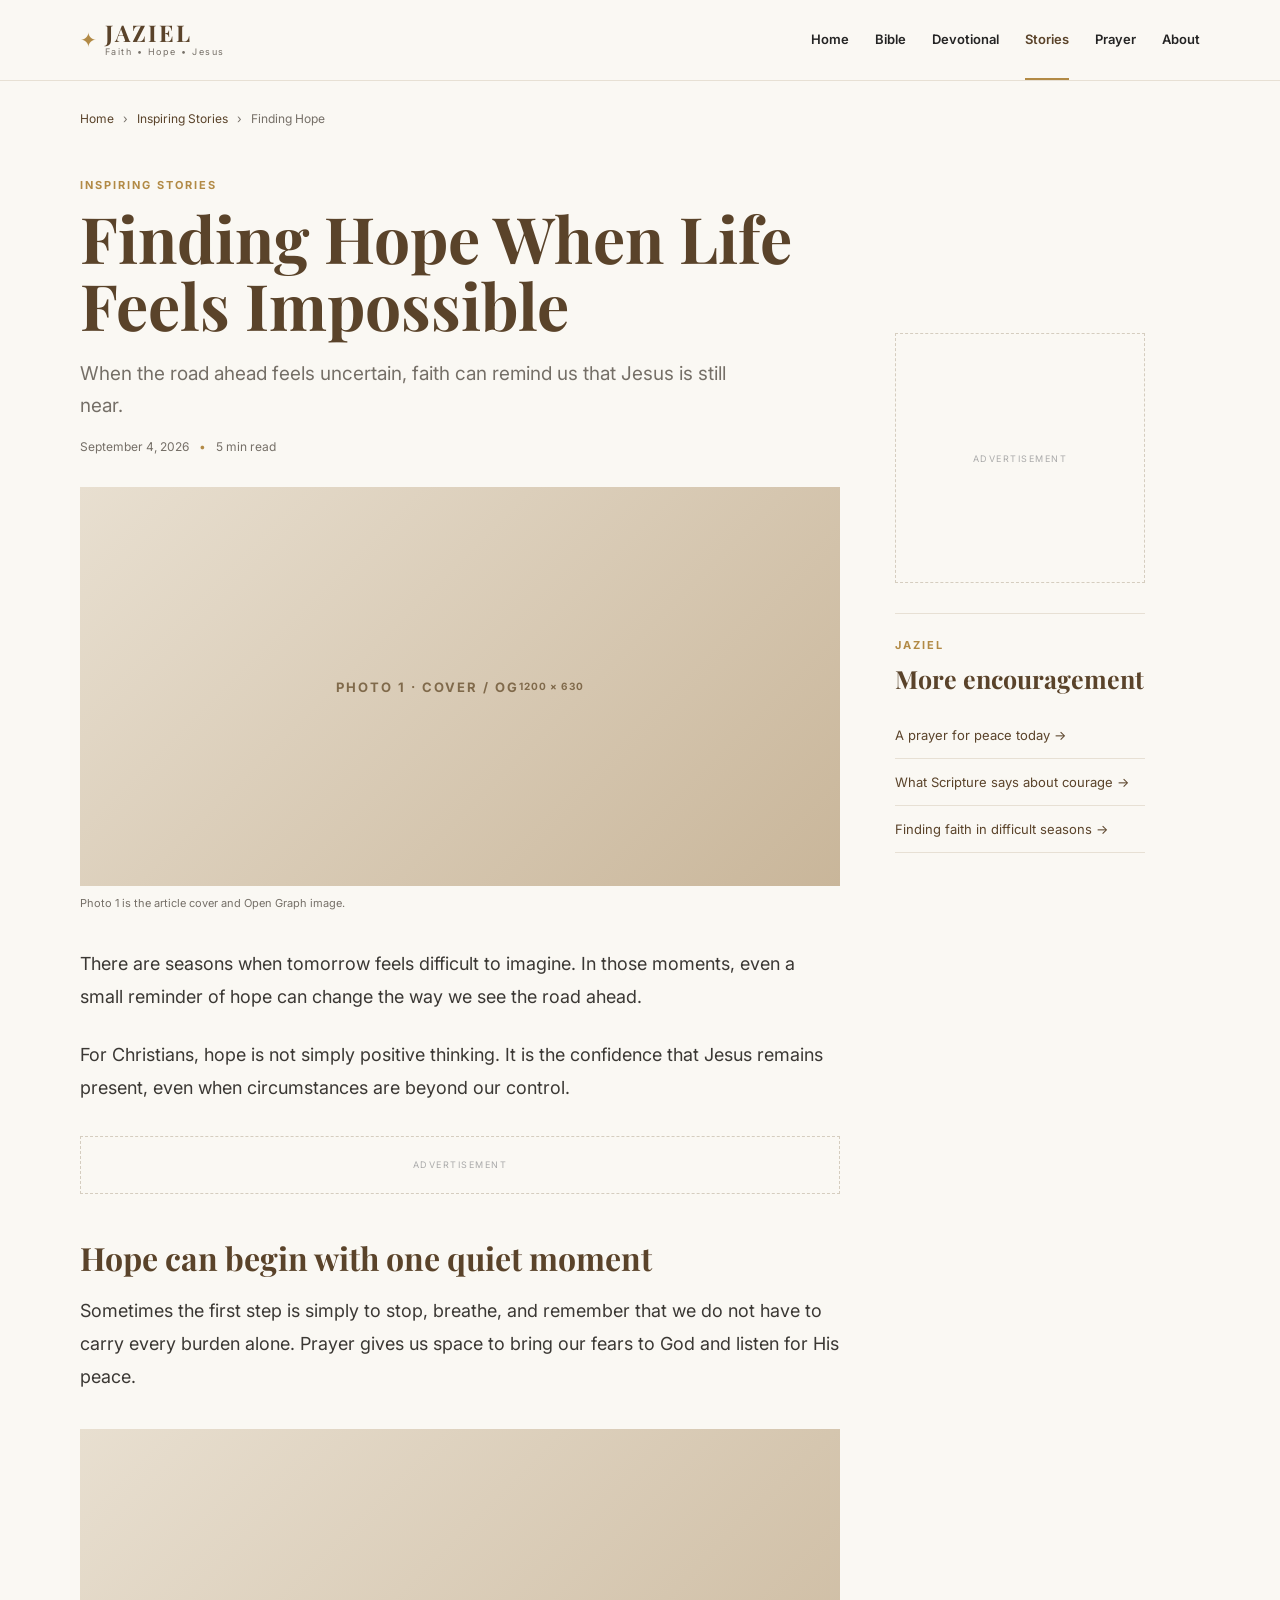
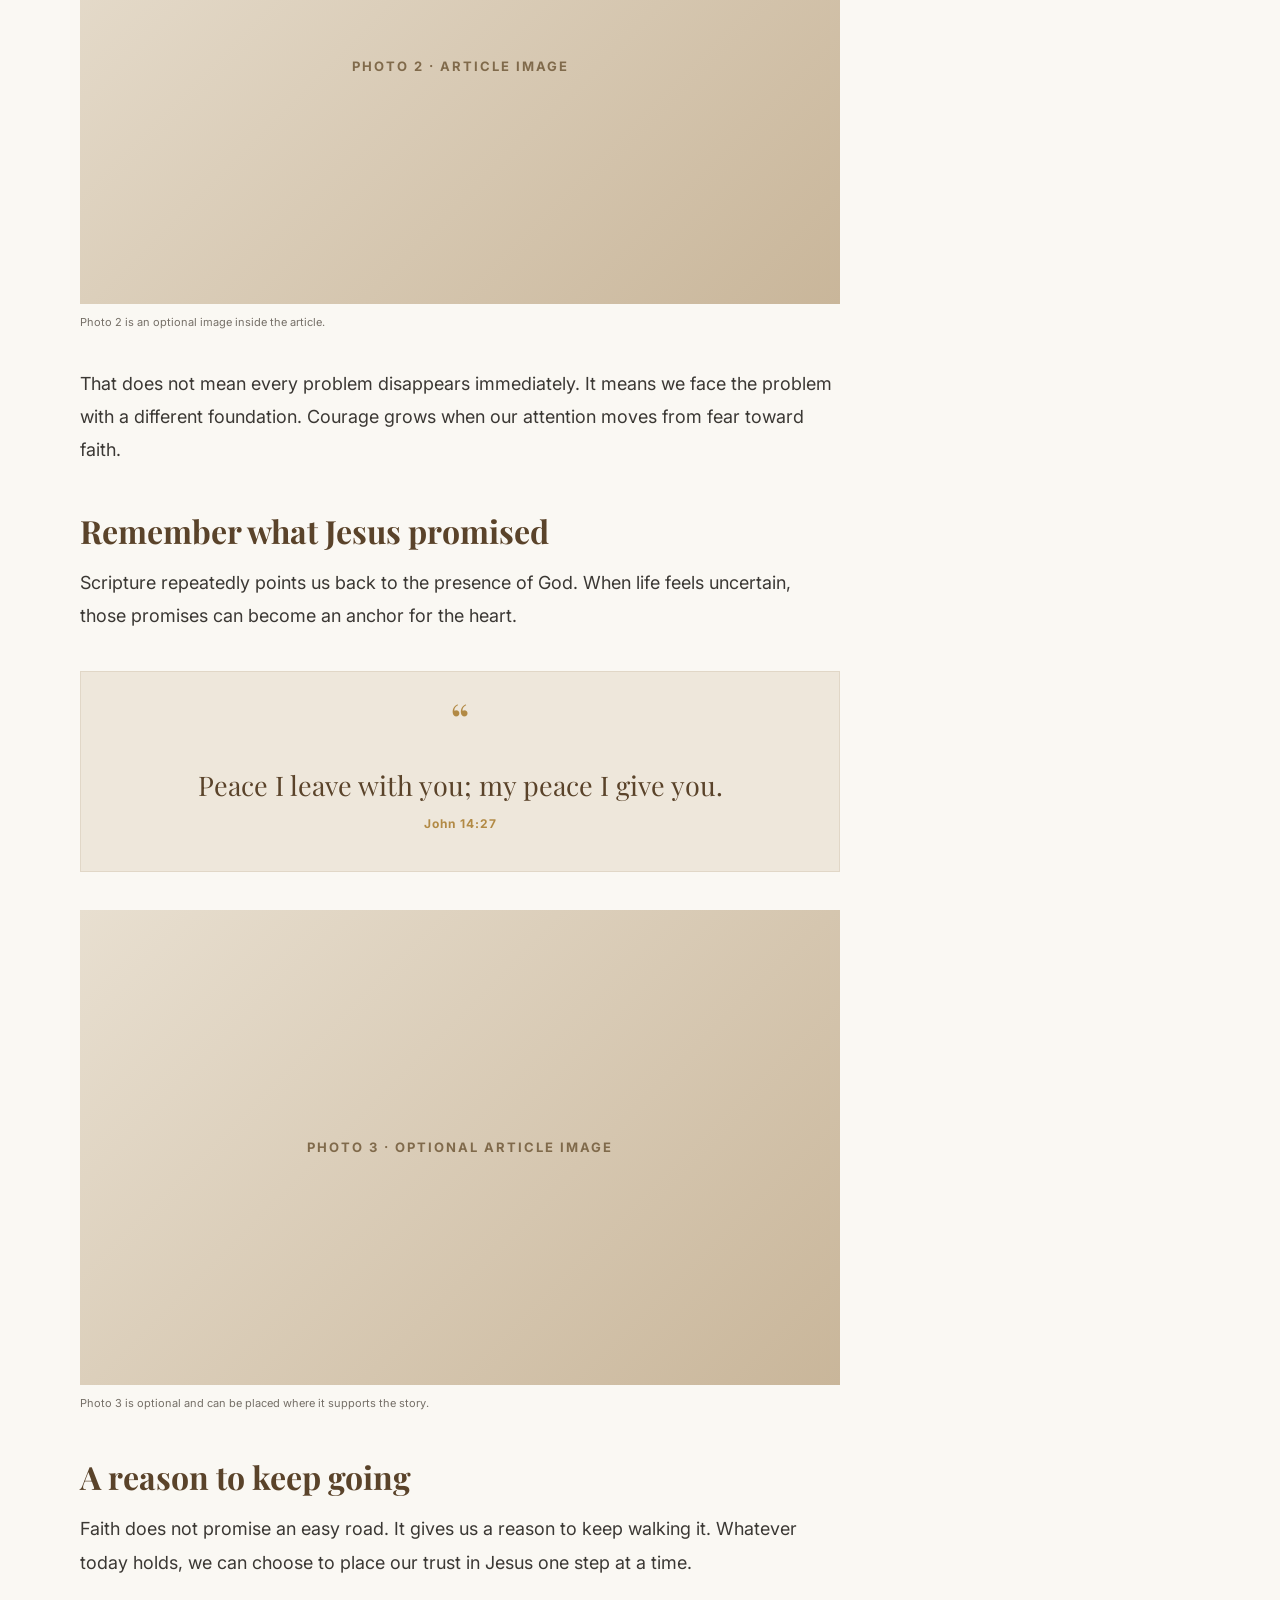
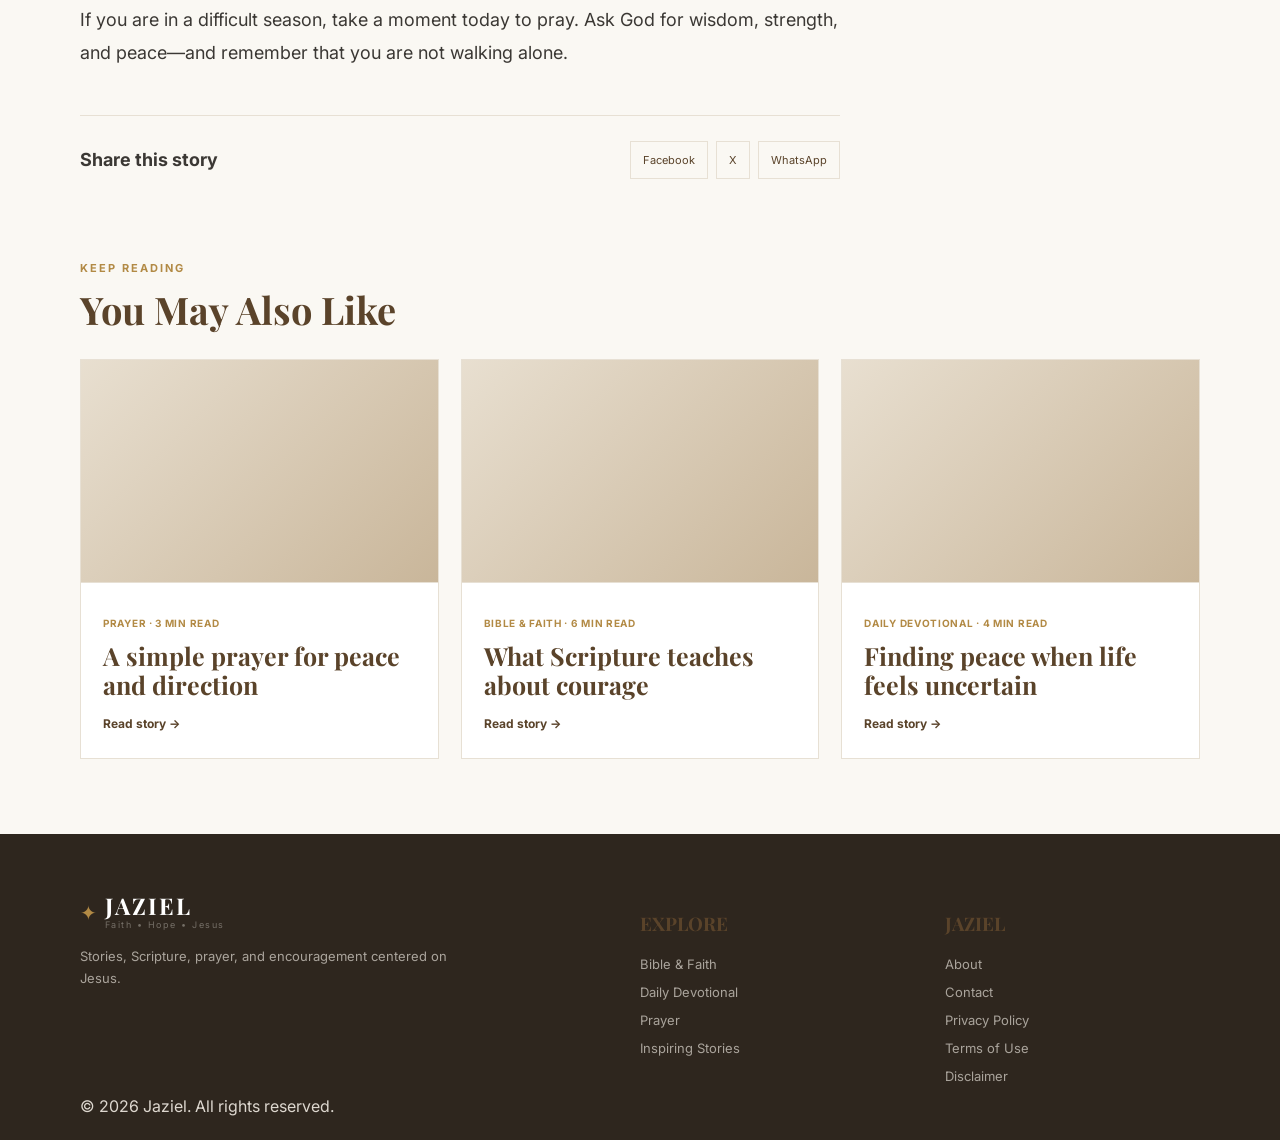
==== article-preview.html @ 1a438720 "Add files via upload" ====
<!doctype html>
<html lang="en">
<head>
<meta charset="utf-8"><meta name="viewport" content="width=device-width,initial-scale=1">
<title>Finding Hope When Life Feels Impossible — Jaziel</title>
<meta name="description" content="A Christian story about finding hope, courage, and peace through Jesus.">
<meta property="og:type" content="article">
<meta property="og:title" content="Finding Hope When Life Feels Impossible">
<meta property="og:description" content="A Christian story about finding hope, courage, and peace through Jesus.">
<meta property="og:image" content="images/articles/sample/01-cover.jpg">
<meta property="og:image:width" content="1200"><meta property="og:image:height" content="630">
<meta property="og:url" content="article-preview.html">
<meta name="twitter:card" content="summary_large_image">
<link rel="stylesheet" href="style.css">
</head>
<body>
<header class="site-header"><div class="container nav-wrap">
<a class="brand" href="index.html"><span>✦</span><strong>JAZIEL</strong><small>Faith • Hope • Jesus</small></a>
<button class="menu-btn" aria-label="Open menu">☰</button>
<nav><a href="index.html">Home</a><a href="#">Bible</a><a href="#">Devotional</a><a class="active" href="#">Stories</a><a href="#">Prayer</a><a href="#">About</a></nav>
</div></header>

<main>
<div class="container breadcrumb"><a href="index.html">Home</a><span>›</span><a href="#">Inspiring Stories</a><span>›</span><span>Finding Hope</span></div>

<article class="article-layout container">
<div class="article-main">
<header class="article-header">
<p class="eyebrow">INSPIRING STORIES</p>
<h1>Finding Hope When Life Feels Impossible</h1>
<p class="article-dek">When the road ahead feels uncertain, faith can remind us that Jesus is still near.</p>
<div class="article-meta">September 4, 2026 <span>•</span> 5 min read</div>
</header>

<figure class="article-cover">
<div class="article-photo placeholder">PHOTO 1 · COVER / OG<br><small>1200 × 630</small></div>
<figcaption>Photo 1 is the article cover and Open Graph image.</figcaption>
</figure>

<div class="article-body">
<p>There are seasons when tomorrow feels difficult to imagine. In those moments, even a small reminder of hope can change the way we see the road ahead.</p>
<p>For Christians, hope is not simply positive thinking. It is the confidence that Jesus remains present, even when circumstances are beyond our control.</p>

<div class="article-ad ad-slot" aria-label="Advertisement">ADVERTISEMENT</div>

<h2>Hope can begin with one quiet moment</h2>
<p>Sometimes the first step is simply to stop, breathe, and remember that we do not have to carry every burden alone. Prayer gives us space to bring our fears to God and listen for His peace.</p>

<figure class="article-inline-image">
<div class="article-photo placeholder">PHOTO 2 · ARTICLE IMAGE</div>
<figcaption>Photo 2 is an optional image inside the article.</figcaption>
</figure>

<p>That does not mean every problem disappears immediately. It means we face the problem with a different foundation. Courage grows when our attention moves from fear toward faith.</p>

<h2>Remember what Jesus promised</h2>
<p>Scripture repeatedly points us back to the presence of God. When life feels uncertain, those promises can become an anchor for the heart.</p>

<div class="verse-card"><span>“</span><blockquote>Peace I leave with you; my peace I give you.</blockquote><p>John 14:27</p></div>

<figure class="article-inline-image">
<div class="article-photo placeholder">PHOTO 3 · OPTIONAL ARTICLE IMAGE</div>
<figcaption>Photo 3 is optional and can be placed where it supports the story.</figcaption>
</figure>

<h2>A reason to keep going</h2>
<p>Faith does not promise an easy road. It gives us a reason to keep walking it. Whatever today holds, we can choose to place our trust in Jesus one step at a time.</p>
<p>If you are in a difficult season, take a moment today to pray. Ask God for wisdom, strength, and peace—and remember that you are not walking alone.</p>

<div class="article-share"><strong>Share this story</strong><div><a href="#">Facebook</a><a href="#">X</a><a href="#">WhatsApp</a></div></div>
</div>
</div>

<aside class="article-sidebar">
<div class="side-ad ad-slot" aria-label="Advertisement">ADVERTISEMENT</div>
<section class="sidebar-box"><p class="eyebrow">JAZIEL</p><h2>More encouragement</h2>
<a href="#">A prayer for peace today →</a><a href="#">What Scripture says about courage →</a><a href="#">Finding faith in difficult seasons →</a>
</section>
</aside>
</article>

<section class="container related"><div class="section-head"><div><p class="eyebrow">KEEP READING</p><h2>You May Also Like</h2></div></div>
<div class="card-grid">
<article class="card"><div class="card-image placeholder"></div><div class="card-body"><p class="meta">Prayer · 3 min read</p><h3>A simple prayer for peace and direction</h3><a href="#">Read story →</a></div></article>
<article class="card"><div class="card-image placeholder"></div><div class="card-body"><p class="meta">Bible &amp; Faith · 6 min read</p><h3>What Scripture teaches about courage</h3><a href="#">Read story →</a></div></article>
<article class="card"><div class="card-image placeholder"></div><div class="card-body"><p class="meta">Daily Devotional · 4 min read</p><h3>Finding peace when life feels uncertain</h3><a href="#">Read story →</a></div></article>
</div></section>
</main>

<footer class="site-footer"><div class="container footer-grid">
<div><a class="brand footer-brand" href="index.html"><span>✦</span><strong>JAZIEL</strong><small>Faith • Hope • Jesus</small></a><p>Stories, Scripture, prayer, and encouragement centered on Jesus.</p></div>
<div><h3>EXPLORE</h3><a href="#">Bible &amp; Faith</a><a href="#">Daily Devotional</a><a href="#">Prayer</a><a href="#">Inspiring Stories</a></div>
<div><h3>JAZIEL</h3><a href="#">About</a><a href="#">Contact</a><a href="#">Privacy Policy</a><a href="#">Terms of Use</a><a href="#">Disclaimer</a></div>
</div><div class="container footer-bottom">© 2026 Jaziel. All rights reserved.</div></footer>
<script src="script.js"></script>
</body></html>
---- style.css ----
@import url('https://fonts.googleapis.com/css2?family=Inter:wght@400;500;600;700&family=Playfair+Display:wght@500;600;700&display=swap');
:root{--bg:#FAF8F3;--text:#242424;--primary:#5A432A;--accent:#B28A45;--card:#fff;--line:#e7e0d4;--muted:#756f67}*{box-sizing:border-box}html{scroll-behavior:smooth}body{margin:0;background:var(--bg);color:var(--text);font-family:Inter,system-ui,sans-serif;line-height:1.7}a{color:inherit;text-decoration:none}.container{width:min(1120px,calc(100% - 40px));margin:auto}.site-header{position:sticky;top:0;z-index:20;background:rgba(250,248,243,.96);backdrop-filter:blur(10px);border-bottom:1px solid var(--line)}.nav-wrap{min-height:78px;display:flex;align-items:center;justify-content:space-between;gap:30px}.brand{display:grid;grid-template-columns:auto 1fr;column-gap:8px;align-items:center;color:var(--primary)}.brand span{grid-row:span 2;font-size:20px;color:var(--accent)}.brand strong{font-family:'Playfair Display',serif;font-size:23px;letter-spacing:2px;line-height:1}.brand small{font-size:9px;letter-spacing:1.5px;color:var(--muted)}nav{display:flex;gap:26px;font-size:13px;font-weight:600}nav a{padding:28px 0;border-bottom:2px solid transparent}nav a:hover,nav .active{color:var(--primary);border-color:var(--accent)}.menu-btn{display:none;background:none;border:0;font-size:25px;color:var(--primary)}.hero{display:grid;grid-template-columns:1.15fr .85fr;min-height:570px;align-items:stretch;margin-top:32px;border:1px solid var(--line);background:var(--card)}.hero-image,.placeholder{background:linear-gradient(135deg,#e8dfd0,#c9b69a)}.hero-copy{padding:70px 65px;display:flex;flex-direction:column;justify-content:center}.eyebrow{margin:0 0 10px;color:var(--accent);font-size:11px;font-weight:700;letter-spacing:2px}.hero h1,h2,h3{font-family:'Playfair Display',serif;color:var(--primary);line-height:1.15}.hero h1{font-size:clamp(42px,5vw,66px);margin:10px 0 22px}.lead{font-size:18px;color:var(--muted);max-width:480px}.button{display:inline-flex;align-items:center;gap:15px;margin-top:25px;background:var(--primary);color:#fff;padding:13px 20px;width:max-content;font-size:13px;font-weight:700}.ad-slot{margin-top:24px;min-height:58px;border:1px dashed #d5cdbf;display:grid;place-items:center;color:#aaa;font-size:9px;letter-spacing:1.5px}.section{padding:75px 0}.section-head{display:flex;align-items:end;justify-content:space-between;gap:20px;margin-bottom:28px}.section-head h2{margin:0;font-size:38px}.section-head>a{font-size:13px;color:var(--primary);font-weight:700}.card-grid{display:grid;grid-template-columns:repeat(3,1fr);gap:22px}.card{background:var(--card);border:1px solid var(--line);overflow:hidden}.placeholder{aspect-ratio:16/10}.card-body{padding:22px}.meta{color:var(--accent);font-size:10px;font-weight:700;letter-spacing:.7px;text-transform:uppercase}.card h3{font-size:25px;margin:9px 0}.card p:not(.meta){color:var(--muted);font-size:14px}.card a{font-size:12px;font-weight:700;color:var(--primary)}.band{background:#eee8dc}.quote-card{background:var(--card);border:1px solid var(--line);padding:45px 55px;text-align:center}.quote-card>span{font-family:Georgia,serif;font-size:65px;color:var(--accent);line-height:.5}.quote-card blockquote{font-family:'Playfair Display',serif;color:var(--primary);font-size:29px;line-height:1.4;max-width:760px;margin:10px auto}.quote-card p{color:var(--muted);font-size:12px}.category-grid{display:grid;grid-template-columns:repeat(4,1fr);gap:15px}.category-grid a{background:var(--card);border:1px solid var(--line);padding:25px;display:flex;flex-direction:column;gap:4px}.category-grid b{font-family:'Playfair Display',serif;color:var(--primary);font-size:21px}.category-grid span{font-size:12px;color:var(--muted)}footer{background:#2e261e;color:#ddd7cf;padding:60px 0 20px}.footer-grid{display:grid;grid-template-columns:2fr 1fr 1fr;gap:50px}.footer-brand{color:#fff}.footer-grid p{max-width:380px;color:#aaa49c;font-size:13px}.footer-grid h4{margin:0 0 15px;color:#fff;font-size:12px;letter-spacing:1px;text-transform:uppercase}.footer-grid>div>a:not(.brand){display:block;color:#aaa49c;font-size:13px;margin:6px 0}.copyright{border-top:1px solid #4a4036;margin-top:45px;padding-top:18px;color:#89827a;font-size:11px}
@media(max-width:760px){.container{width:min(100% - 28px,600px)}.nav-wrap{min-height:66px}.menu-btn{display:block}nav{display:none;position:absolute;top:66px;left:0;right:0;background:var(--bg);border-bottom:1px solid var(--line);padding:8px 20px 18px;flex-direction:column;gap:0}nav.open{display:flex}nav a{padding:10px 0}.hero{grid-template-columns:1fr;min-height:0;margin-top:18px}.hero-image{aspect-ratio:16/10}.hero-copy{padding:38px 27px}.hero h1{font-size:43px}.lead{font-size:16px}.section{padding:52px 0}.section-head{align-items:start;flex-direction:column}.section-head h2{font-size:32px}.card-grid,.category-grid{grid-template-columns:1fr}.quote-card{padding:35px 22px}.quote-card blockquote{font-size:23px}.footer-grid{grid-template-columns:1fr;gap:30px}}


/* Stage 2 homepage additions */
.ad-slot-large{min-height:90px;margin-bottom:0}
.category-grid i{font-style:normal;color:var(--accent);font-size:16px;margin-top:10px}
.category-grid a{transition:transform .2s ease,border-color .2s ease,box-shadow .2s ease}
.category-grid a:hover{transform:translateY(-3px);border-color:#d8c6a6;box-shadow:0 10px 25px rgba(70,50,30,.07)}
.story-list{display:grid;gap:18px;max-width:900px}
.story-row{display:grid;grid-template-columns:230px 1fr;gap:25px;background:var(--card);border:1px solid var(--line);padding:18px}
.small-placeholder{aspect-ratio:16/10;background:linear-gradient(135deg,#e8dfd0,#c9b69a)}
.story-row h3{font-size:27px;margin:7px 0}
.story-row p:not(.meta){color:var(--muted);font-size:14px;margin:0 0 10px}
.story-row a{font-size:12px;font-weight:700;color:var(--primary)}
.newsletter{background:#e8e0d2;border-top:1px solid var(--line);border-bottom:1px solid var(--line)}
.newsletter-inner{padding:62px 0;display:grid;grid-template-columns:1.1fr .9fr;align-items:center;gap:50px}
.newsletter h2{font-family:'Playfair Display',serif;color:var(--primary);font-size:38px;line-height:1.15;margin:0 0 12px}
.newsletter p:not(.eyebrow){color:var(--muted);font-size:14px;max-width:580px;margin:0}
.newsletter-form{display:flex;gap:10px}
.newsletter-form input{min-width:0;flex:1;border:1px solid #d2c6b5;background:#fff;padding:14px 15px;font:inherit;font-size:13px;outline:none}
.newsletter-form input:focus{border-color:var(--accent)}
.newsletter-form button{border:0;background:var(--primary);color:#fff;padding:0 20px;font:inherit;font-size:13px;font-weight:700;white-space:nowrap}
.sr-only{position:absolute;width:1px;height:1px;padding:0;margin:-1px;overflow:hidden;clip:rect(0,0,0,0);white-space:nowrap;border:0}

@media(max-width:760px){
  .story-row{grid-template-columns:1fr;padding:14px}
  .story-row h3{font-size:24px}
  .newsletter-inner{padding:48px 0;grid-template-columns:1fr;gap:25px}
  .newsletter h2{font-size:32px}
  .newsletter-form{flex-direction:column}
  .newsletter-form input,.newsletter-form button{min-height:48px}
  .ad-slot-large{min-height:70px}
}


/* Stage 3 — visual article cards */
.card{overflow:hidden}
.card-image{aspect-ratio:16/10;width:100%;border-bottom:1px solid var(--line)}
.card-image.placeholder,
.story-image.placeholder,
.hero-image.placeholder{background:linear-gradient(135deg,#e8dfd0,#c9b69a)}
.story-image{width:100%;aspect-ratio:16/10}
.story-row{align-items:stretch}
.story-row .story-image{min-height:100%}
@media(max-width:760px){
  .card-image{aspect-ratio:16/10}
  .story-image{min-height:0}
}

/* Stage 4 — article page */
.breadcrumb{display:flex;gap:9px;align-items:center;padding-top:28px;font-size:12px;color:var(--muted)}
.breadcrumb a{color:var(--primary)}
.article-layout{display:grid;grid-template-columns:minmax(0,760px) 250px;gap:55px;padding-top:25px}
.article-header{padding:22px 0 30px}
.article-header h1{font-family:'Playfair Display',serif;color:var(--primary);font-size:clamp(42px,5vw,64px);line-height:1.04;margin:10px 0 20px}
.article-dek{font-size:19px;line-height:1.65;color:var(--muted);max-width:680px;margin:0 0 16px}
.article-meta{font-size:12px;color:var(--muted)} .article-meta span{margin:0 7px;color:var(--accent)}
.article-cover{margin:0 0 34px}.article-cover .article-photo{aspect-ratio:1200/630}
.article-photo{display:flex;align-items:center;justify-content:center;text-align:center;background:linear-gradient(135deg,#e8dfd0,#c9b69a);color:#806a4b;font-size:13px;letter-spacing:2px;font-weight:700}
.article-photo small{font-size:10px;letter-spacing:1px}
.article-cover figcaption,.article-inline-image figcaption{font-size:11px;color:var(--muted);margin-top:8px}
.article-body{font-size:18px;line-height:1.85;color:#3b3834}.article-body p{margin:0 0 24px}
.article-body h2{font-family:'Playfair Display',serif;color:var(--primary);font-size:32px;line-height:1.2;margin:45px 0 16px}
.article-inline-image{margin:35px 0}.article-inline-image .article-photo{aspect-ratio:16/10}
.article-ad{margin:32px 0 38px}
.verse-card{background:#eee7db;border:1px solid #e1d7c7;text-align:center;padding:35px 25px;margin:38px 0}
.verse-card span{font-family:'Playfair Display',serif;color:var(--accent);font-size:48px;line-height:.5}
.verse-card blockquote{font-family:'Playfair Display',serif;color:var(--primary);font-size:27px;line-height:1.35;margin:18px auto 10px;max-width:610px}
.verse-card p{font-size:12px!important;color:var(--accent);font-weight:700;letter-spacing:1px;margin:0!important}
.article-sidebar{padding-top:155px}.side-ad{min-height:250px}
.sidebar-box{border-top:1px solid var(--line);margin-top:30px;padding-top:22px}
.sidebar-box h2{font-family:'Playfair Display',serif;color:var(--primary);font-size:25px;margin:8px 0 18px}
.sidebar-box a{display:block;padding:12px 0;border-bottom:1px solid var(--line);font-size:13px;color:var(--primary)}
.article-share{border-top:1px solid var(--line);margin-top:45px;padding:25px 0 10px;display:flex;justify-content:space-between;gap:20px;align-items:center}
.article-share div{display:flex;gap:8px;flex-wrap:wrap}.article-share a{border:1px solid var(--line);padding:8px 12px;font-size:11px;color:var(--primary)}
.related{padding-top:70px;padding-bottom:75px}
@media(max-width:900px){.article-layout{grid-template-columns:1fr;gap:10px}.article-sidebar{padding-top:0}.article-sidebar .side-ad{display:none}.article-header h1{font-size:43px}}
@media(max-width:600px){.breadcrumb{padding-top:20px;overflow:hidden;white-space:nowrap}.article-header{padding-top:14px}.article-header h1{font-size:38px}.article-dek{font-size:17px;line-height:1.55}.article-body{font-size:17px;line-height:1.78}.article-body h2{font-size:28px;margin-top:38px}.verse-card{padding:28px 18px}.verse-card blockquote{font-size:23px}.article-share{display:block}.article-share div{margin-top:14px}}
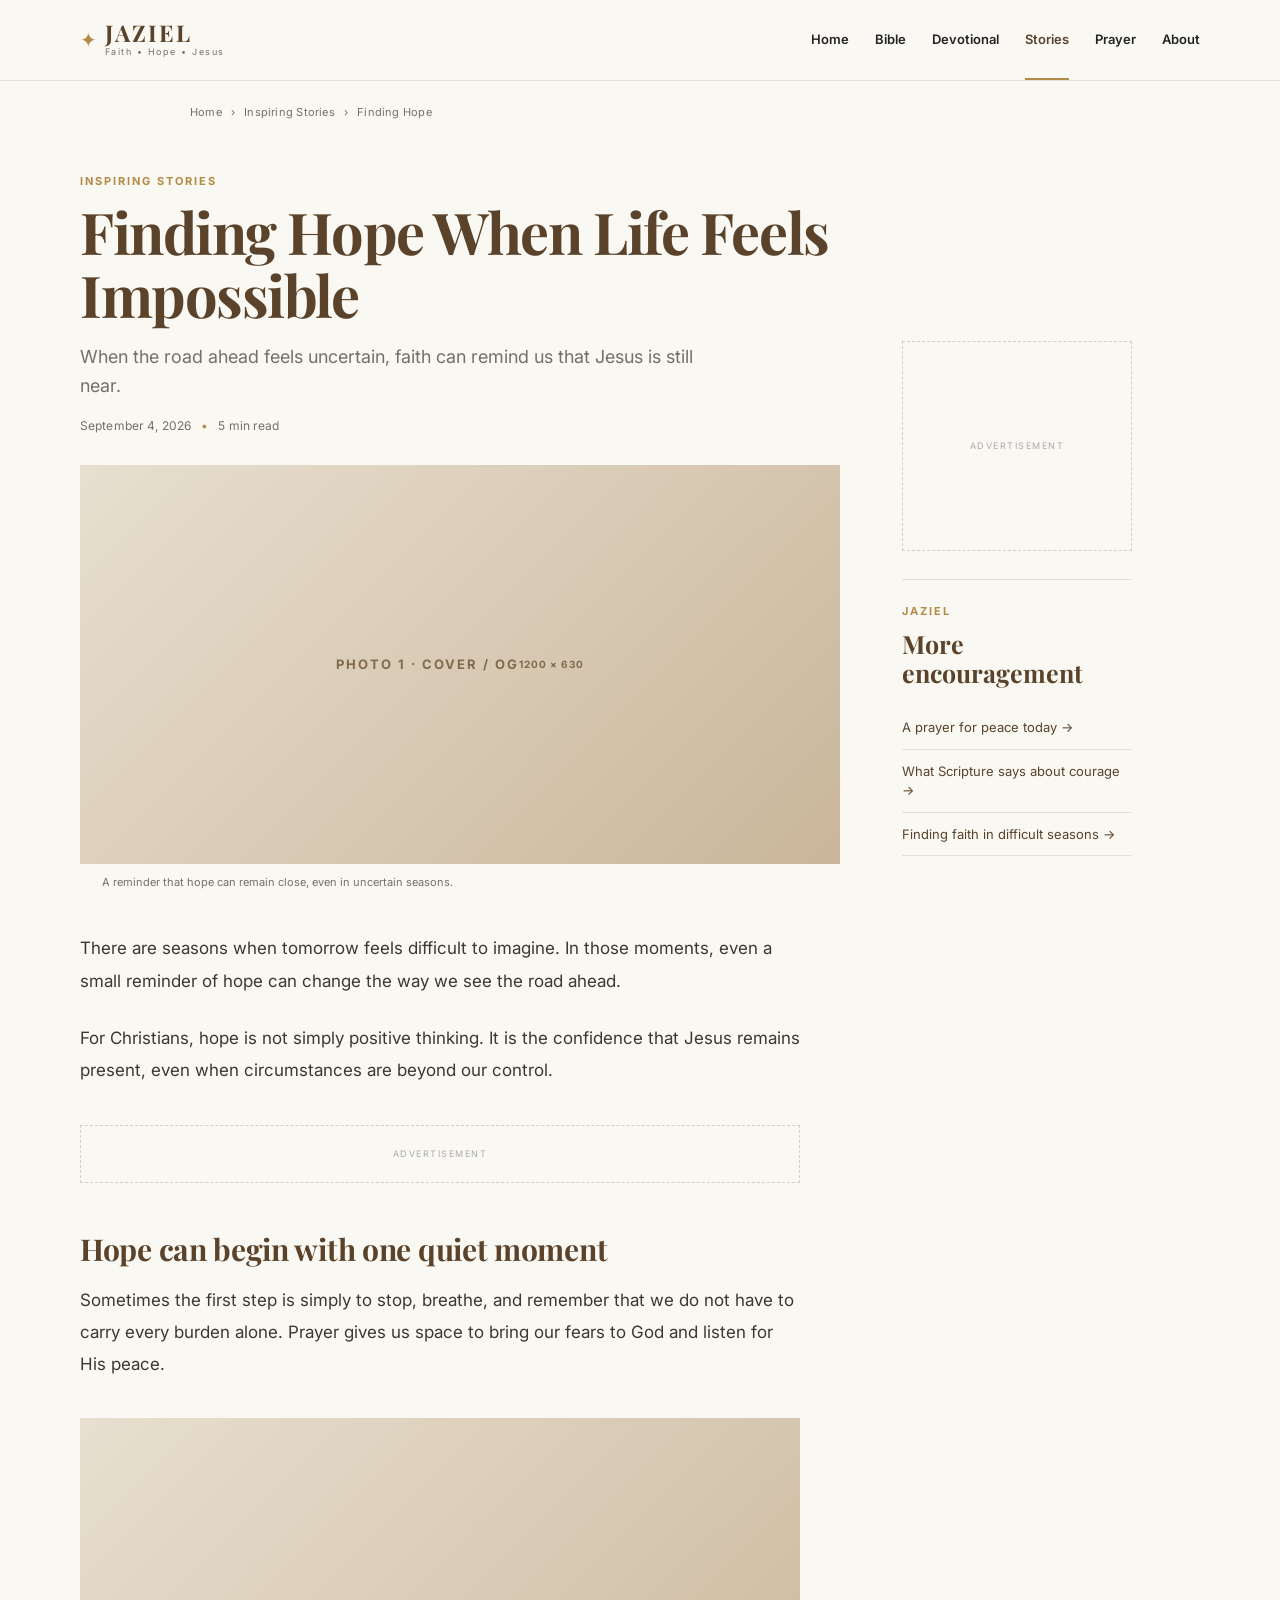
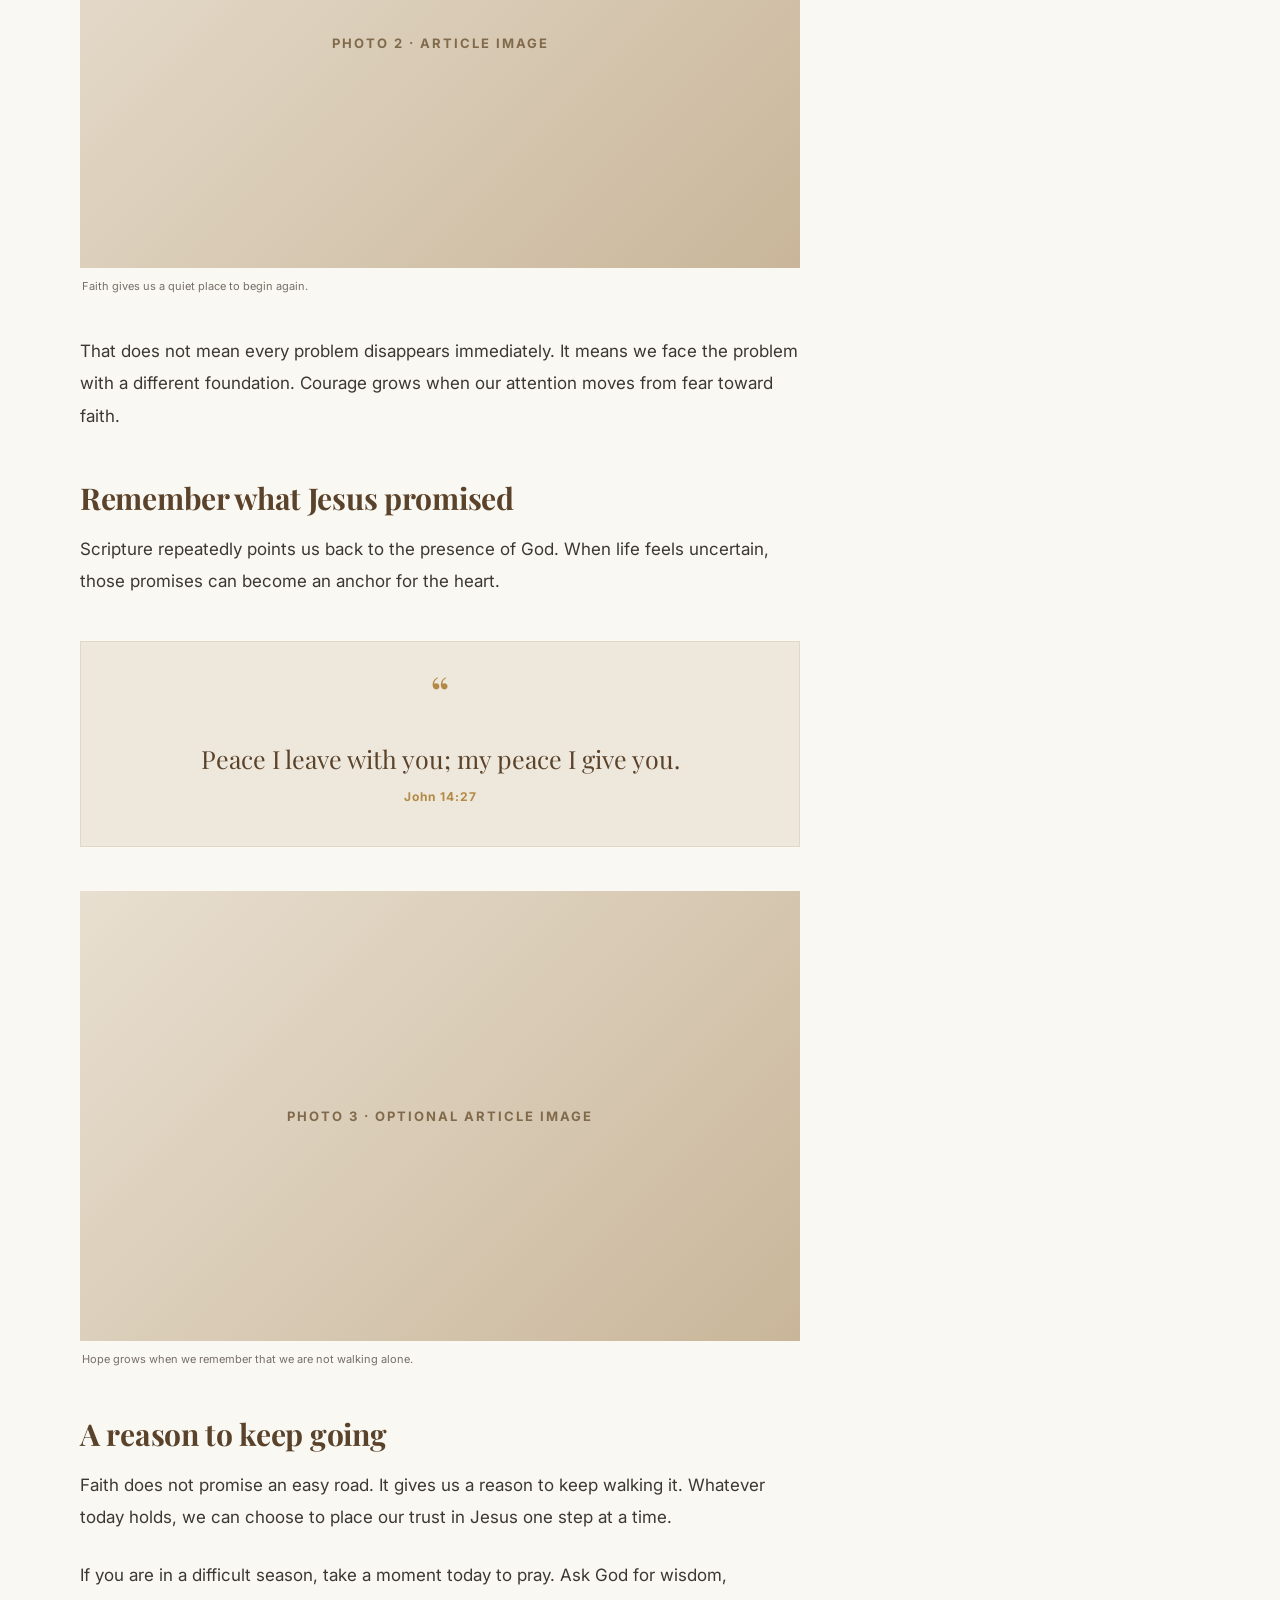
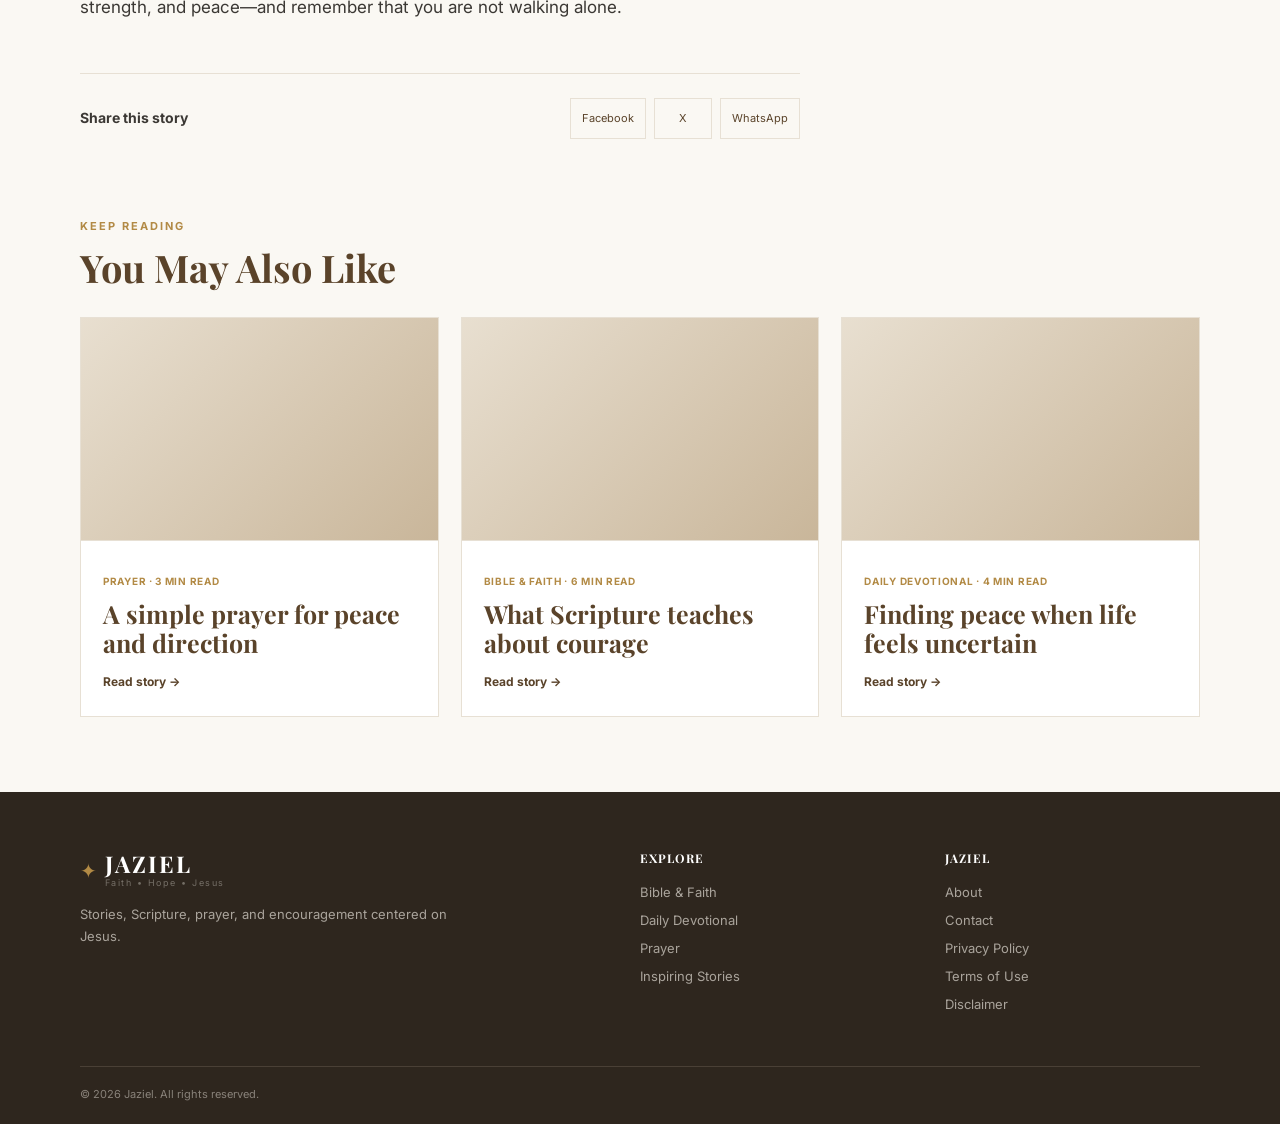
==== commit aaf7dd56: "Add files via upload" ====
--- a/article-preview.html
+++ b/article-preview.html
@@ -34,7 +34,7 @@
 
 <figure class="article-cover">
 <div class="article-photo placeholder">PHOTO 1 · COVER / OG<br><small>1200 × 630</small></div>
-<figcaption>Photo 1 is the article cover and Open Graph image.</figcaption>
+<figcaption>A reminder that hope can remain close, even in uncertain seasons.</figcaption>
 </figure>
 
 <div class="article-body">
@@ -48,7 +48,7 @@
 
 <figure class="article-inline-image">
 <div class="article-photo placeholder">PHOTO 2 · ARTICLE IMAGE</div>
-<figcaption>Photo 2 is an optional image inside the article.</figcaption>
+<figcaption>Faith gives us a quiet place to begin again.</figcaption>
 </figure>
 
 <p>That does not mean every problem disappears immediately. It means we face the problem with a different foundation. Courage grows when our attention moves from fear toward faith.</p>
@@ -60,14 +60,14 @@
 
 <figure class="article-inline-image">
 <div class="article-photo placeholder">PHOTO 3 · OPTIONAL ARTICLE IMAGE</div>
-<figcaption>Photo 3 is optional and can be placed where it supports the story.</figcaption>
+<figcaption>Hope grows when we remember that we are not walking alone.</figcaption>
 </figure>
 
 <h2>A reason to keep going</h2>
 <p>Faith does not promise an easy road. It gives us a reason to keep walking it. Whatever today holds, we can choose to place our trust in Jesus one step at a time.</p>
 <p>If you are in a difficult season, take a moment today to pray. Ask God for wisdom, strength, and peace—and remember that you are not walking alone.</p>
 
-<div class="article-share"><strong>Share this story</strong><div><a href="#">Facebook</a><a href="#">X</a><a href="#">WhatsApp</a></div></div>
+<div class="article-share"><strong>Share this story</strong><div class="share-buttons"><a href="#" aria-label="Share on Facebook">Facebook</a><a href="#" aria-label="Share on X">X</a><a href="#" aria-label="Share on WhatsApp">WhatsApp</a></div></div>
 </div>
 </div>
 
--- a/style.css
+++ b/style.css
@@ -78,3 +78,271 @@
 .related{padding-top:70px;padding-bottom:75px}
 @media(max-width:900px){.article-layout{grid-template-columns:1fr;gap:10px}.article-sidebar{padding-top:0}.article-sidebar .side-ad{display:none}.article-header h1{font-size:43px}}
 @media(max-width:600px){.breadcrumb{padding-top:20px;overflow:hidden;white-space:nowrap}.article-header{padding-top:14px}.article-header h1{font-size:38px}.article-dek{font-size:17px;line-height:1.55}.article-body{font-size:17px;line-height:1.78}.article-body h2{font-size:28px;margin-top:38px}.verse-card{padding:28px 18px}.verse-card blockquote{font-size:23px}.article-share{display:block}.article-share div{margin-top:14px}}
+
+
+/* Stage 5 — editorial polish */
+.breadcrumb{
+  max-width:900px;
+  padding-top:22px;
+  padding-bottom:8px;
+  font-size:11px;
+  letter-spacing:.02em;
+  color:var(--muted);
+}
+.breadcrumb a{color:var(--muted);text-decoration:none}
+.breadcrumb span[aria-current="page"]{color:var(--primary)}
+.breadcrumb span[aria-hidden="true"]{opacity:.45}
+
+.article-layout{
+  grid-template-columns:minmax(0,760px) 230px;
+  gap:62px;
+  max-width:1120px;
+  padding-top:12px;
+}
+.article-header{
+  padding:30px 0 28px;
+}
+.article-header .eyebrow{
+  margin-bottom:10px;
+}
+.article-header h1{
+  font-size:clamp(40px,4.5vw,60px);
+  line-height:1.08;
+  letter-spacing:-.025em;
+  margin:8px 0 18px;
+}
+.article-dek{
+  font-size:18px;
+  line-height:1.6;
+  max-width:650px;
+}
+.article-meta{
+  font-size:12px;
+  letter-spacing:.01em;
+}
+.article-cover{
+  margin:0 0 42px;
+}
+.article-cover .article-photo{
+  aspect-ratio:1200/630;
+}
+.article-cover figcaption,
+.article-inline-image figcaption{
+  max-width:720px;
+  margin:10px auto 0;
+  padding:0 2px;
+  font-size:11px;
+  line-height:1.5;
+  color:var(--muted);
+}
+.article-body{
+  font-size:17px;
+  line-height:1.9;
+  max-width:720px;
+}
+.article-body p{margin-bottom:25px}
+.article-body h2{
+  font-size:30px;
+  line-height:1.2;
+  margin:48px 0 17px;
+  letter-spacing:-.01em;
+}
+.article-inline-image{
+  margin:38px 0 40px;
+}
+.article-inline-image .article-photo{
+  aspect-ratio:16/10;
+}
+.article-ad{
+  margin:38px 0 44px;
+}
+.verse-card{
+  margin:44px 0;
+  padding:38px 28px;
+}
+.verse-card blockquote{
+  font-size:25px;
+  line-height:1.4;
+}
+.article-sidebar{
+  padding-top:175px;
+}
+.side-ad{
+  min-height:210px;
+}
+.sidebar-box{
+  margin-top:28px;
+}
+.sidebar-box a{
+  line-height:1.45;
+}
+.article-share{
+  margin-top:50px;
+  padding-top:24px;
+  align-items:center;
+}
+.article-share strong{
+  font-size:14px;
+}
+.share-buttons{
+  display:flex;
+  gap:8px !important;
+}
+.share-buttons a{
+  min-width:58px;
+  text-align:center;
+  border:1px solid var(--line);
+  padding:9px 11px;
+  font-size:11px;
+  color:var(--primary);
+  text-decoration:none;
+}
+.related{
+  max-width:1120px;
+  padding-top:68px;
+}
+.related .section-head h2{
+  margin-top:7px;
+}
+
+@media(max-width:900px){
+  .article-layout{
+    grid-template-columns:1fr;
+    gap:0;
+  }
+  .article-sidebar{
+    padding-top:8px;
+  }
+  .article-sidebar .side-ad{
+    display:none;
+  }
+  .sidebar-box{
+    border-top:1px solid var(--line);
+    margin-top:44px;
+    padding-top:25px;
+  }
+}
+
+@media(max-width:600px){
+  .breadcrumb{
+    padding-top:16px;
+    padding-bottom:2px;
+    font-size:10px;
+  }
+  .article-header{
+    padding:22px 0 25px;
+  }
+  .article-header h1{
+    font-size:38px;
+    line-height:1.1;
+    letter-spacing:-.02em;
+    margin-top:7px;
+  }
+  .article-dek{
+    font-size:17px;
+    line-height:1.6;
+  }
+  .article-meta{
+    font-size:11px;
+  }
+  .article-cover{
+    margin-bottom:35px;
+  }
+  .article-cover .article-photo{
+    width:100%;
+  }
+  .article-body{
+    font-size:17px;
+    line-height:1.82;
+  }
+  .article-body h2{
+    font-size:28px;
+    line-height:1.22;
+    margin:40px 0 15px;
+  }
+  .article-inline-image{
+    margin:32px 0 35px;
+  }
+  .article-inline-image .article-photo{
+    aspect-ratio:16/10;
+  }
+  .verse-card{
+    margin:38px 0;
+    padding:30px 18px;
+  }
+  .verse-card blockquote{
+    font-size:23px;
+  }
+  .article-share{
+    display:block;
+  }
+  .share-buttons{
+    margin-top:15px;
+  }
+  .share-buttons a{
+    min-width:62px;
+  }
+  .related{
+    padding-top:55px;
+    padding-bottom:55px;
+  }
+}
+
+
+/* Stage 6 — final mobile polish */
+html{
+  scroll-padding-top:90px;
+}
+.article-body h2{
+  scroll-margin-top:96px;
+}
+.article-share{
+  display:flex;
+  justify-content:space-between;
+  gap:18px;
+  border-top:1px solid var(--line);
+}
+.article-share .share-buttons{
+  display:flex;
+  flex-wrap:wrap;
+  gap:8px !important;
+}
+.article-share .share-buttons a{
+  display:inline-block;
+  background:transparent;
+  border:1px solid var(--line);
+  border-radius:0;
+}
+footer .footer-grid h3{
+  margin:0 0 15px;
+  color:#fff;
+  font-size:12px;
+  letter-spacing:1px;
+  text-transform:uppercase;
+}
+footer .footer-grid > div > a:not(.brand){
+  color:#aaa49c;
+}
+footer .footer-bottom{
+  border-top:1px solid #4a4036;
+  margin-top:45px;
+  padding-top:18px;
+  color:#89827a;
+  font-size:11px;
+}
+@media(max-width:600px){
+  .article-share{
+    display:block;
+    margin-top:42px;
+    padding-top:22px;
+  }
+  .article-share .share-buttons{
+    margin-top:14px;
+  }
+  .article-share .share-buttons a{
+    min-width:64px;
+  }
+  footer .footer-grid h3{
+    color:#fff;
+  }
+}
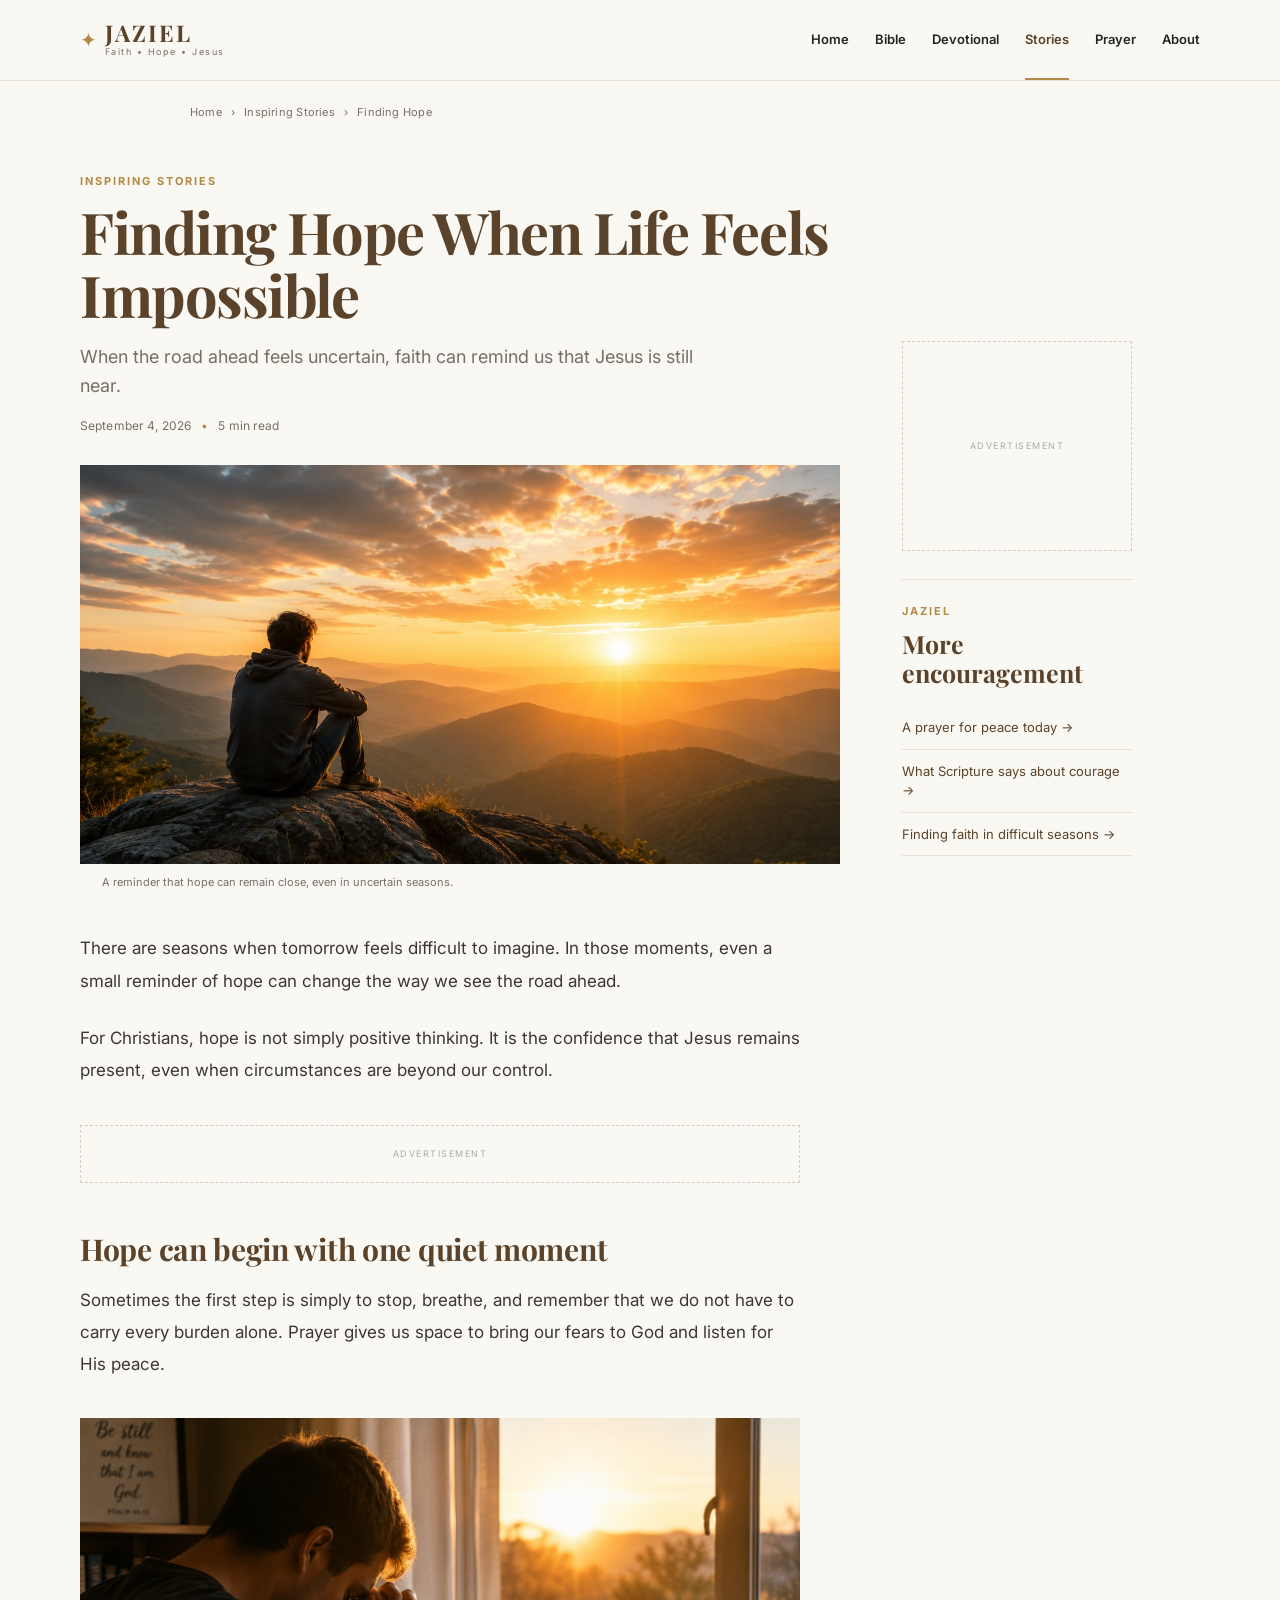
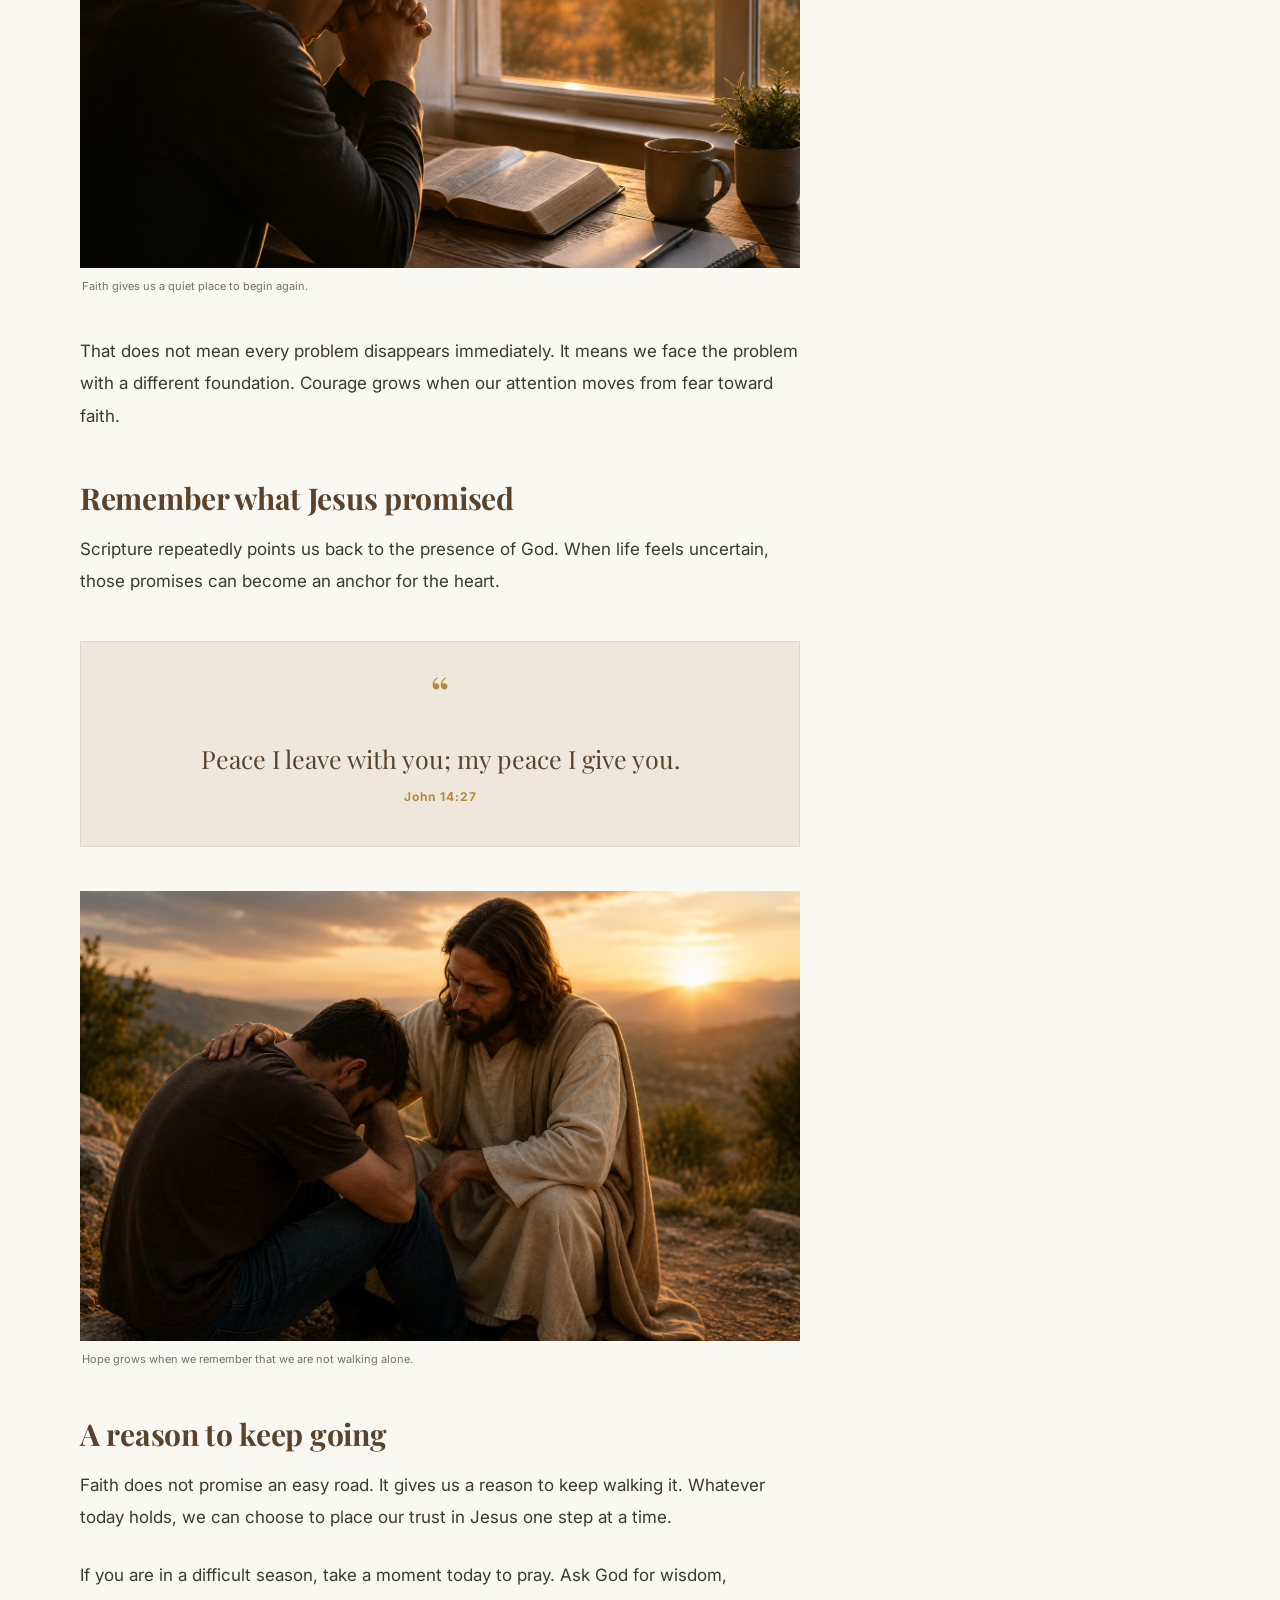
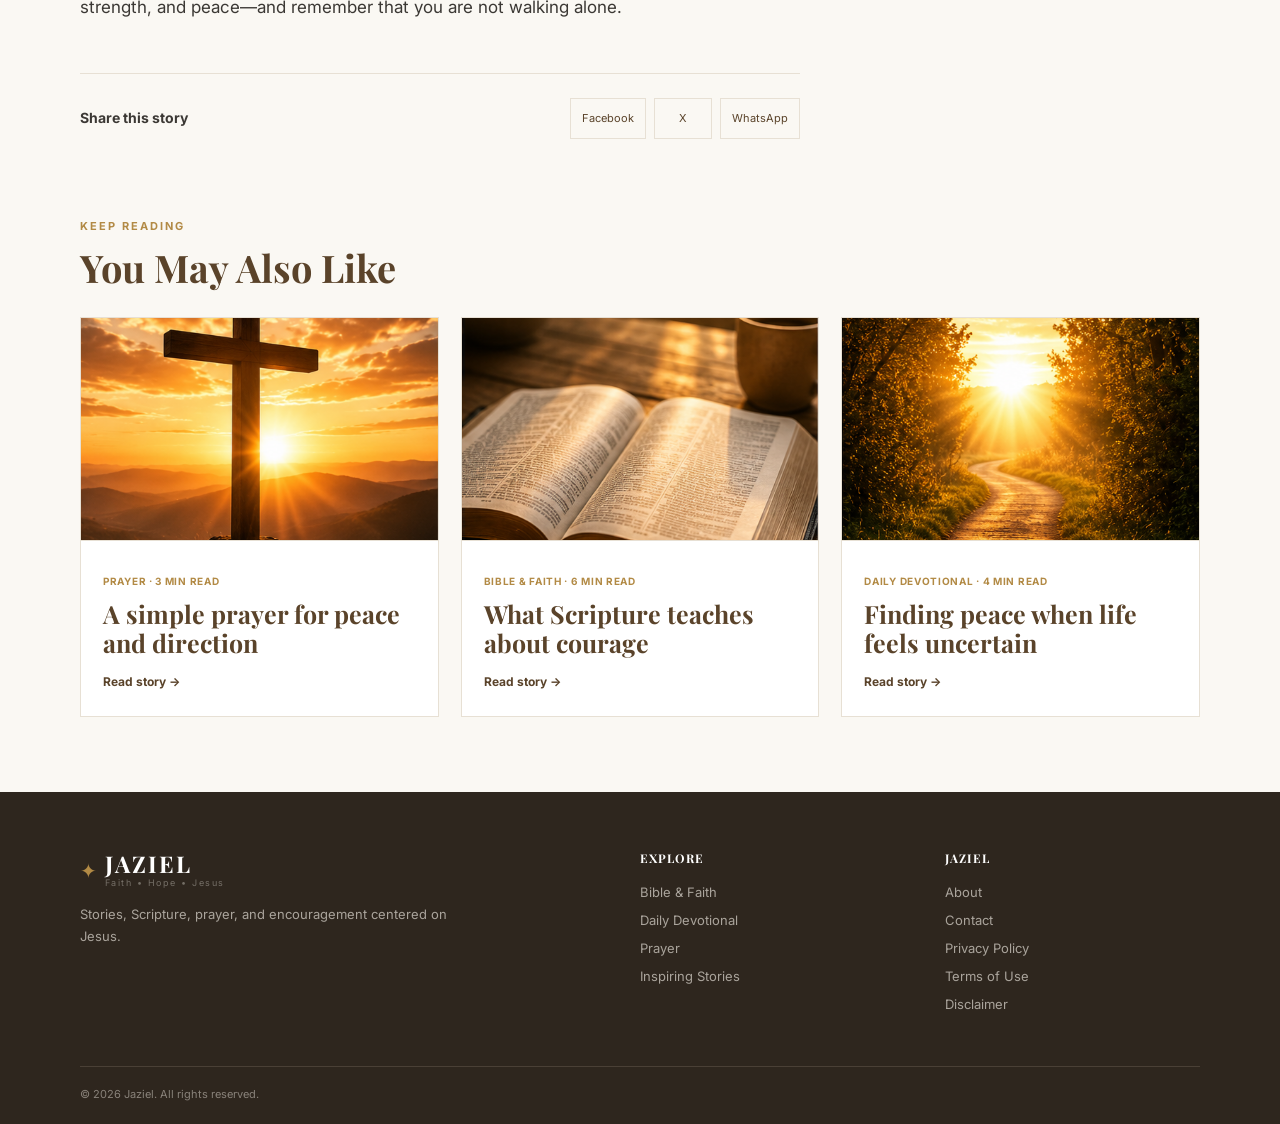
==== commit 2ce02953: "Add files via upload" ====
--- a/article-preview.html
+++ b/article-preview.html
@@ -1,13 +1,13 @@
 <!doctype html>
 <html lang="en">
 <head>
-<meta charset="utf-8"><meta name="viewport" content="width=device-width,initial-scale=1">
+<meta charset="utf-8"><meta name="viewport" content="width=device-width, initial-scale=1.0, viewport-fit=cover">
 <title>Finding Hope When Life Feels Impossible — Jaziel</title>
 <meta name="description" content="A Christian story about finding hope, courage, and peace through Jesus.">
 <meta property="og:type" content="article">
 <meta property="og:title" content="Finding Hope When Life Feels Impossible">
 <meta property="og:description" content="A Christian story about finding hope, courage, and peace through Jesus.">
-<meta property="og:image" content="images/articles/sample/01-cover.jpg">
+<meta property="og:image" content="images/articles/finding-hope/photo-1-cover.jpg">
 <meta property="og:image:width" content="1200"><meta property="og:image:height" content="630">
 <meta property="og:url" content="article-preview.html">
 <meta name="twitter:card" content="summary_large_image">
@@ -33,7 +33,7 @@
 </header>
 
 <figure class="article-cover">
-<div class="article-photo placeholder">PHOTO 1 · COVER / OG<br><small>1200 × 630</small></div>
+<img class="article-photo" src="images/articles/finding-hope/photo-1-cover.jpg" alt="A peaceful sunrise over the mountains with warm golden light, symbolizing hope and a new beginning." width="1200" height="630">
 <figcaption>A reminder that hope can remain close, even in uncertain seasons.</figcaption>
 </figure>
 
@@ -43,27 +43,27 @@
 
 <div class="article-ad ad-slot" aria-label="Advertisement">ADVERTISEMENT</div>
 
-<h2>Hope can begin with one quiet moment</h2>
+<h2 class="article-section-title">Hope can begin with one quiet moment</h2>
 <p>Sometimes the first step is simply to stop, breathe, and remember that we do not have to carry every burden alone. Prayer gives us space to bring our fears to God and listen for His peace.</p>
 
 <figure class="article-inline-image">
-<div class="article-photo placeholder">PHOTO 2 · ARTICLE IMAGE</div>
+<img class="article-photo" src="images/articles/finding-hope/photo-2-article.png" alt="A young man praying beside an open Bible in warm morning light." width="1536" height="1024">
 <figcaption>Faith gives us a quiet place to begin again.</figcaption>
 </figure>
 
 <p>That does not mean every problem disappears immediately. It means we face the problem with a different foundation. Courage grows when our attention moves from fear toward faith.</p>
 
-<h2>Remember what Jesus promised</h2>
+<h2 class="article-section-title">Remember what Jesus promised</h2>
 <p>Scripture repeatedly points us back to the presence of God. When life feels uncertain, those promises can become an anchor for the heart.</p>
 
 <div class="verse-card"><span>“</span><blockquote>Peace I leave with you; my peace I give you.</blockquote><p>John 14:27</p></div>
 
 <figure class="article-inline-image">
-<div class="article-photo placeholder">PHOTO 3 · OPTIONAL ARTICLE IMAGE</div>
+<img class="article-photo" src="images/articles/finding-hope/photo-3-article.png" alt="Jesus comforting a sorrowful man at sunset, symbolizing hope and spiritual support." width="1536" height="1024">
 <figcaption>Hope grows when we remember that we are not walking alone.</figcaption>
 </figure>
 
-<h2>A reason to keep going</h2>
+<h2 class="article-section-title">A reason to keep going</h2>
 <p>Faith does not promise an easy road. It gives us a reason to keep walking it. Whatever today holds, we can choose to place our trust in Jesus one step at a time.</p>
 <p>If you are in a difficult season, take a moment today to pray. Ask God for wisdom, strength, and peace—and remember that you are not walking alone.</p>
 
@@ -81,9 +81,9 @@
 
 <section class="container related"><div class="section-head"><div><p class="eyebrow">KEEP READING</p><h2>You May Also Like</h2></div></div>
 <div class="card-grid">
-<article class="card"><div class="card-image placeholder"></div><div class="card-body"><p class="meta">Prayer · 3 min read</p><h3>A simple prayer for peace and direction</h3><a href="#">Read story →</a></div></article>
-<article class="card"><div class="card-image placeholder"></div><div class="card-body"><p class="meta">Bible &amp; Faith · 6 min read</p><h3>What Scripture teaches about courage</h3><a href="#">Read story →</a></div></article>
-<article class="card"><div class="card-image placeholder"></div><div class="card-body"><p class="meta">Daily Devotional · 4 min read</p><h3>Finding peace when life feels uncertain</h3><a href="#">Read story →</a></div></article>
+<article class="card"><div class="card-image"><img src="images/related/cross-sunrise.png" alt="Cross silhouetted against a golden sunrise." loading="lazy"></div><div class="card-body"><p class="meta">Prayer · 3 min read</p><h3>A simple prayer for peace and direction</h3><a href="#">Read story →</a></div></article>
+<article class="card"><div class="card-image"><img src="images/related/open-bible.png" alt="Open Bible in warm natural light." loading="lazy"></div><div class="card-body"><p class="meta">Bible &amp; Faith · 6 min read</p><h3>What Scripture teaches about courage</h3><a href="#">Read story →</a></div></article>
+<article class="card"><div class="card-image"><img src="images/related/path-to-light.png" alt="A peaceful path leading toward sunlight through trees." loading="lazy"></div><div class="card-body"><p class="meta">Daily Devotional · 4 min read</p><h3>Finding peace when life feels uncertain</h3><a href="#">Read story →</a></div></article>
 </div></section>
 </main>
 
--- a/style.css
+++ b/style.css
@@ -346,3 +346,167 @@
     color:#fff;
   }
 }
+
+
+/* Stage 7 — reliable mobile responsive layout */
+*,
+*::before,
+*::after{
+  box-sizing:border-box;
+}
+
+img{
+  max-width:100%;
+  height:auto;
+}
+
+@media (max-width: 900px){
+  .site-header .nav,
+  header .nav,
+  .desktop-nav{
+    display:none !important;
+  }
+
+  .site-header .menu-toggle,
+  header .menu-toggle,
+  .mobile-menu-toggle{
+    display:flex !important;
+  }
+
+  .article-layout{
+    display:block !important;
+    width:100% !important;
+    max-width:760px !important;
+    margin:0 auto !important;
+    padding-left:20px !important;
+    padding-right:20px !important;
+  }
+
+  .article-main{
+    width:100% !important;
+    max-width:none !important;
+  }
+
+  .article-sidebar{
+    width:100% !important;
+    max-width:none !important;
+    padding-top:45px !important;
+  }
+
+  .article-sidebar .side-ad{
+    display:none !important;
+  }
+
+  .article-header{
+    width:100% !important;
+  }
+
+  .article-cover,
+  .article-inline-image{
+    width:100% !important;
+  }
+
+  .article-cover .article-photo,
+  .article-inline-image .article-photo{
+    width:100% !important;
+    height:auto !important;
+  }
+
+  .article-body{
+    width:100% !important;
+    max-width:none !important;
+  }
+
+  .related{
+    width:100% !important;
+    max-width:760px !important;
+    padding-left:20px !important;
+    padding-right:20px !important;
+  }
+}
+
+@media (max-width:600px){
+  .article-layout{
+    padding-left:20px !important;
+    padding-right:20px !important;
+  }
+
+  .breadcrumb{
+    padding-left:20px !important;
+    padding-right:20px !important;
+    white-space:nowrap;
+    overflow:hidden;
+    text-overflow:ellipsis;
+  }
+
+  .article-header h1{
+    font-size:36px !important;
+    line-height:1.12 !important;
+  }
+
+  .article-dek{
+    font-size:17px !important;
+    line-height:1.62 !important;
+  }
+
+  .article-body{
+    font-size:17px !important;
+    line-height:1.82 !important;
+  }
+
+  .article-body h2{
+    font-size:28px !important;
+    line-height:1.22 !important;
+  }
+
+  .article-cover .article-photo{
+    aspect-ratio:1200/630 !important;
+    object-fit:cover;
+  }
+
+  .article-inline-image .article-photo{
+    aspect-ratio:16/10 !important;
+    object-fit:cover;
+  }
+
+  .verse-card{
+    width:100% !important;
+  }
+
+  .related{
+    padding-left:20px !important;
+    padding-right:20px !important;
+  }
+
+  .related .cards,
+  .related-grid{
+    grid-template-columns:1fr !important;
+  }
+}
+
+/* If the existing header uses a generic hamburger class, keep it visible on mobile. */
+@media (min-width:901px){
+  .site-header .menu-toggle,
+  header .menu-toggle,
+  .mobile-menu-toggle{
+    display:none !important;
+  }
+}
+
+/* Stage 8 — prevent sticky header from covering section headings */
+.article-section-title{
+  scroll-margin-top:110px;
+}
+
+@media (max-width:600px){
+  .article-section-title{
+    scroll-margin-top:95px;
+  }
+}
+
+/* Real article imagery */
+.article-photo{display:block;width:100%;height:auto;object-fit:cover;border:0}
+.article-inline-image .article-photo{width:100%;aspect-ratio:16/10;object-fit:cover}
+.card-image img{display:block;width:100%;height:100%;object-fit:cover}
+.hero-image{display:block;width:100%;height:auto;object-fit:cover}
+@media(max-width:760px){.hero-image{aspect-ratio:16/10}.hero-image{object-fit:cover}}
